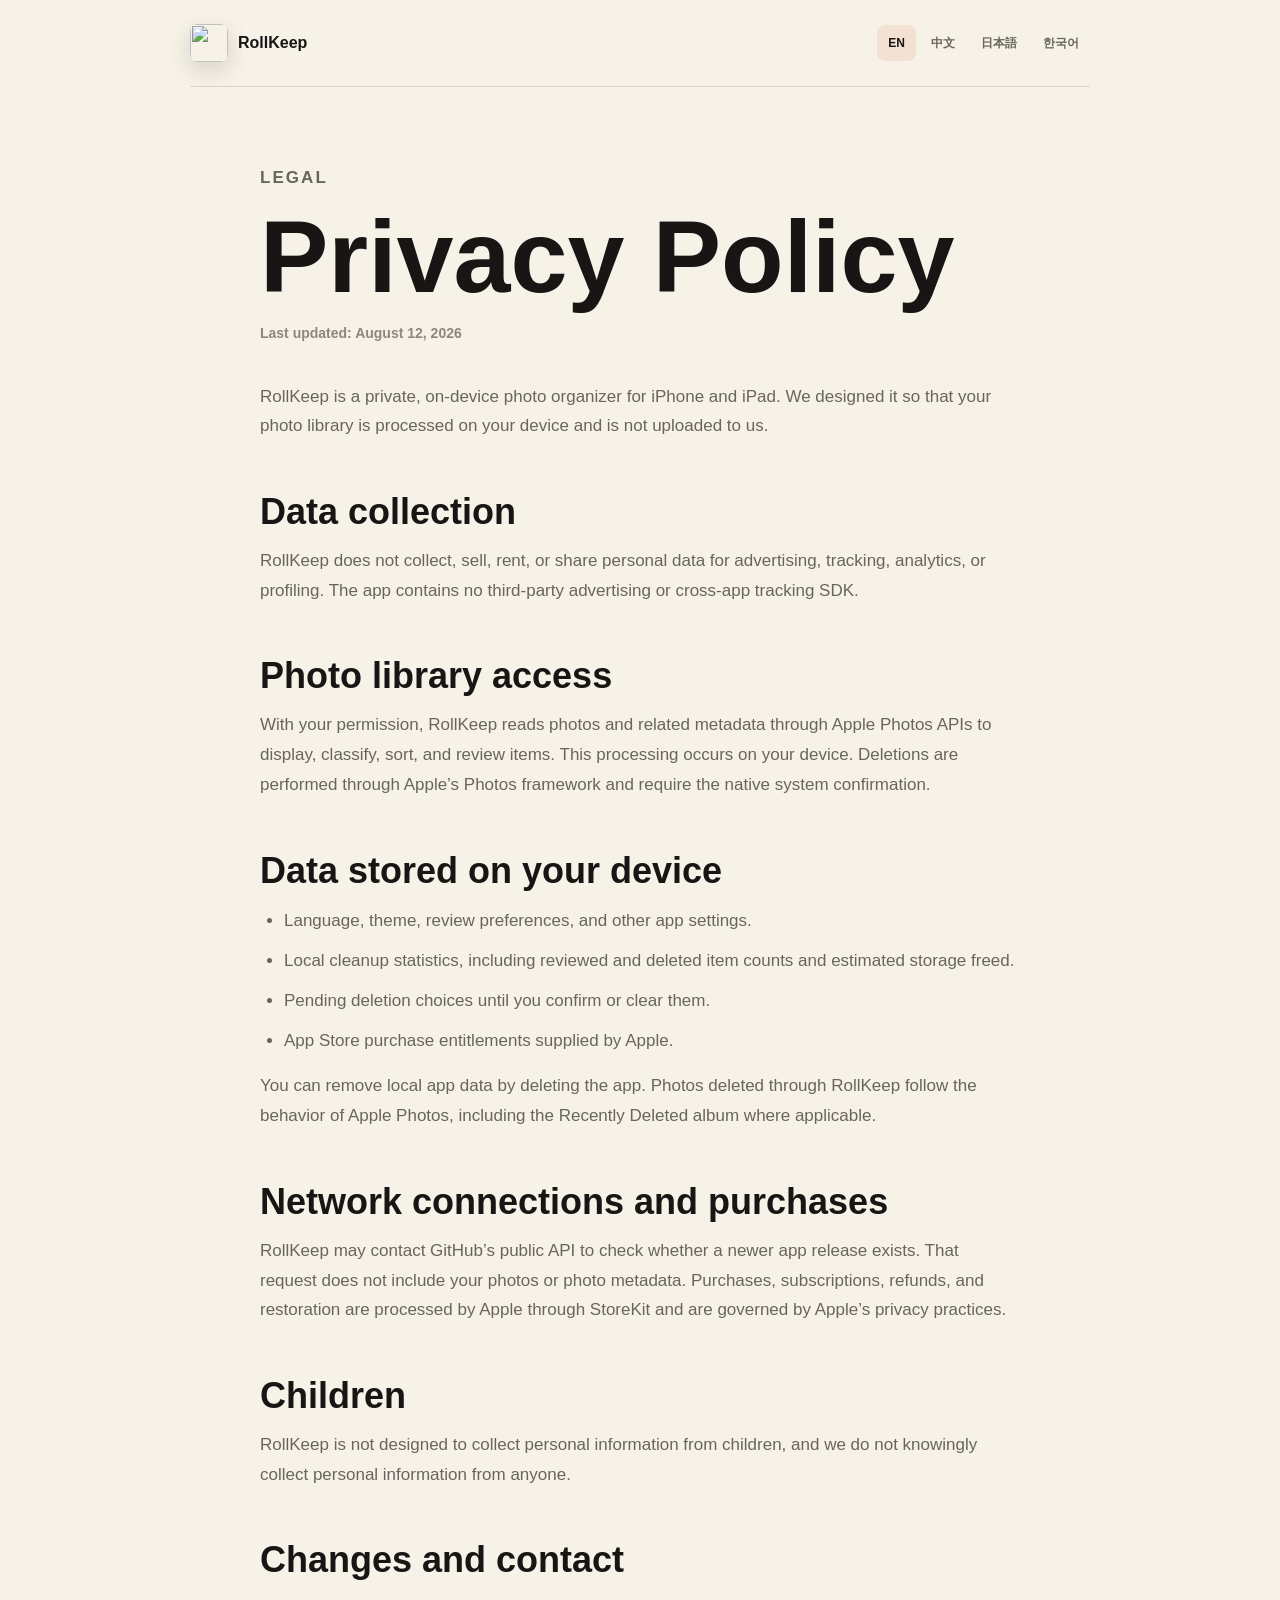
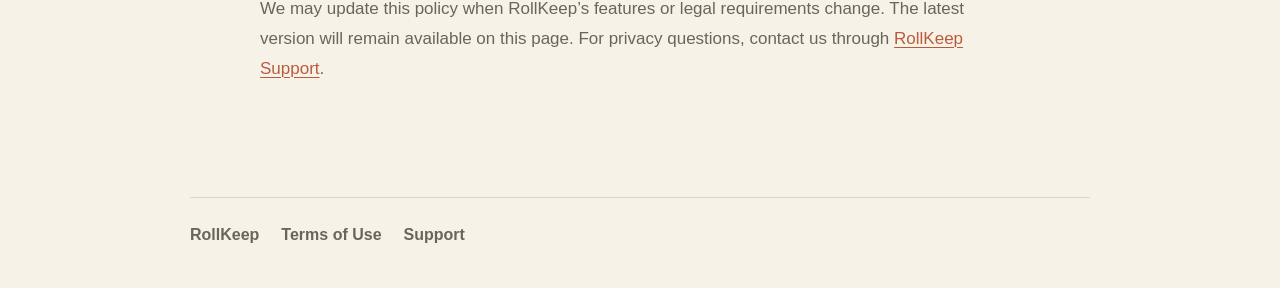
==== docs/privacy.html @ e3503cfe "Add localized RollKeep website and legal pages" ====
<!doctype html>
<html lang="en">
<head>
  <meta charset="utf-8">
  <meta name="viewport" content="width=device-width, initial-scale=1">
  <meta name="color-scheme" content="light">
  <title>RollKeep Privacy Policy</title>
  <meta name="description" content="RollKeep Privacy Policy in English, Simplified Chinese, Japanese, and Korean.">
  <link rel="icon" href="./icon.png">
  <link rel="stylesheet" href="./site.css">
</head>
<body class="legal-body">
  <header class="legal-header">
    <a class="brand" href="./index.html" aria-label="RollKeep home">
      <img src="./icon.png" alt="" width="38" height="38">
      <span>RollKeep</span>
    </a>
    <div class="language-switcher" aria-label="Language">
      <button type="button" data-lang="en">EN</button>
      <button type="button" data-lang="zh">中文</button>
      <button type="button" data-lang="ja">日本語</button>
      <button type="button" data-lang="ko">한국어</button>
    </div>
  </header>

  <main class="legal-page">
    <article data-legal-lang="en">
      <p class="eyebrow">Legal</p>
      <h1>Privacy Policy</h1>
      <p class="legal-updated">Last updated: August 12, 2026</p>
      <p>RollKeep is a private, on-device photo organizer for iPhone and iPad. We designed it so that your photo library is processed on your device and is not uploaded to us.</p>

      <h2>Data collection</h2>
      <p>RollKeep does not collect, sell, rent, or share personal data for advertising, tracking, analytics, or profiling. The app contains no third-party advertising or cross-app tracking SDK.</p>

      <h2>Photo library access</h2>
      <p>With your permission, RollKeep reads photos and related metadata through Apple Photos APIs to display, classify, sort, and review items. This processing occurs on your device. Deletions are performed through Apple’s Photos framework and require the native system confirmation.</p>

      <h2>Data stored on your device</h2>
      <ul>
        <li>Language, theme, review preferences, and other app settings.</li>
        <li>Local cleanup statistics, including reviewed and deleted item counts and estimated storage freed.</li>
        <li>Pending deletion choices until you confirm or clear them.</li>
        <li>App Store purchase entitlements supplied by Apple.</li>
      </ul>
      <p>You can remove local app data by deleting the app. Photos deleted through RollKeep follow the behavior of Apple Photos, including the Recently Deleted album where applicable.</p>

      <h2>Network connections and purchases</h2>
      <p>RollKeep may contact GitHub’s public API to check whether a newer app release exists. That request does not include your photos or photo metadata. Purchases, subscriptions, refunds, and restoration are processed by Apple through StoreKit and are governed by Apple’s privacy practices.</p>

      <h2>Children</h2>
      <p>RollKeep is not designed to collect personal information from children, and we do not knowingly collect personal information from anyone.</p>

      <h2>Changes and contact</h2>
      <p>We may update this policy when RollKeep’s features or legal requirements change. The latest version will remain available on this page. For privacy questions, contact us through <a href="https://github.com/ZanwingMak/PhotoCleaner-OpenSource/issues">RollKeep Support</a>.</p>
    </article>

    <article data-legal-lang="zh" hidden>
      <p class="eyebrow">法律信息</p>
      <h1>隐私政策</h1>
      <p class="legal-updated">最后更新：2026 年 8 月 12 日</p>
      <p>RollKeep 是一款适用于 iPhone 和 iPad 的本地照片整理工具。照片库分析在你的设备上完成，不会上传给我们。</p>

      <h2>数据收集</h2>
      <p>RollKeep 不会为了广告、跟踪、分析或用户画像而收集、出售、出租或共享个人数据。App 不包含第三方广告或跨 App 跟踪 SDK。</p>

      <h2>照片库访问</h2>
      <p>获得你的授权后，RollKeep 会通过 Apple Photos API 读取照片及相关元数据，用于展示、分类、排序和审核。这些处理均在设备本地进行。删除操作通过 Apple Photos 框架执行，并且必须经过 iOS 系统确认。</p>

      <h2>保存在设备上的数据</h2>
      <ul>
        <li>语言、主题、审核偏好和其他 App 设置。</li>
        <li>本地清理统计，包括已审核、已删除数量及预计释放空间。</li>
        <li>在你确认或清空前保存的待删除选择。</li>
        <li>由 Apple 提供的 App Store 购买权益状态。</li>
      </ul>
      <p>删除 App 可移除本地 App 数据。通过 RollKeep 删除的照片遵循 Apple Photos 的处理方式，包括在适用时进入“最近删除”相册。</p>

      <h2>网络连接与购买</h2>
      <p>RollKeep 可能访问 GitHub 公共 API 以检查是否存在新版本，该请求不会包含你的照片或照片元数据。购买、订阅、退款和恢复购买由 Apple 通过 StoreKit 处理，并受 Apple 隐私政策约束。</p>

      <h2>儿童隐私</h2>
      <p>RollKeep 不以收集儿童个人信息为目的，我们也不会主动收集任何人的个人信息。</p>

      <h2>政策变更与联系</h2>
      <p>当 RollKeep 功能或法律要求变化时，我们可能更新本政策，最新版本会持续发布在本页面。如有隐私问题，请通过 <a href="https://github.com/ZanwingMak/PhotoCleaner-OpenSource/issues">RollKeep 支持页面</a>联系我们。</p>
    </article>

    <article data-legal-lang="ja" hidden>
      <p class="eyebrow">法的情報</p>
      <h1>プライバシーポリシー</h1>
      <p class="legal-updated">最終更新日：2026年8月12日</p>
      <p>RollKeep は iPhone と iPad 向けの、端末内で動作する写真整理アプリです。写真ライブラリの処理は端末上で行われ、当方へアップロードされません。</p>

      <h2>データの収集</h2>
      <p>RollKeep は広告、トラッキング、分析、プロファイリングを目的として個人データを収集、販売、貸与、共有しません。第三者広告やクロスアプリトラッキング SDK も含みません。</p>

      <h2>写真ライブラリへのアクセス</h2>
      <p>許可を得た場合、RollKeep は Apple Photos API を使って写真と関連メタデータを読み取り、表示、分類、並べ替え、確認に使用します。処理は端末内で完結します。削除は Apple Photos フレームワークを通じて行われ、iOS 標準の確認が必要です。</p>

      <h2>端末に保存されるデータ</h2>
      <ul>
        <li>言語、テーマ、確認方法などのアプリ設定。</li>
        <li>確認・削除した項目数や推定解放容量などのローカル整理統計。</li>
        <li>確認または取り消しまで保持される削除予定の選択。</li>
        <li>Apple から提供される App Store 購入権利の状態。</li>
      </ul>
      <p>アプリを削除するとローカルのアプリデータを削除できます。RollKeep で削除した写真は、該当する場合「最近削除した項目」を含む Apple Photos の仕組みに従います。</p>

      <h2>ネットワーク接続と購入</h2>
      <p>RollKeep は新しいリリースを確認するため GitHub の公開 API に接続することがあります。この通信に写真や写真メタデータは含まれません。購入、サブスクリプション、返金、復元は Apple の StoreKit で処理され、Apple のプライバシー方針が適用されます。</p>

      <h2>子どものプライバシー</h2>
      <p>RollKeep は子どもの個人情報を収集するよう設計されておらず、当方はいかなる利用者からも個人情報を意図的に収集しません。</p>

      <h2>変更とお問い合わせ</h2>
      <p>機能や法的要件の変更に応じて本ポリシーを更新する場合があります。最新版はこのページで公開します。お問い合わせは <a href="https://github.com/ZanwingMak/PhotoCleaner-OpenSource/issues">RollKeep サポート</a>をご利用ください。</p>
    </article>

    <article data-legal-lang="ko" hidden>
      <p class="eyebrow">법적 정보</p>
      <h1>개인정보 처리방침</h1>
      <p class="legal-updated">최종 업데이트: 2026년 8월 12일</p>
      <p>RollKeep는 iPhone 및 iPad용 기기 내 사진 정리 앱입니다. 사진 보관함 처리는 사용자의 기기에서 수행되며 당사에 업로드되지 않습니다.</p>

      <h2>데이터 수집</h2>
      <p>RollKeep는 광고, 추적, 분석 또는 프로파일링을 위해 개인정보를 수집, 판매, 대여 또는 공유하지 않습니다. 타사 광고나 앱 간 추적 SDK도 포함하지 않습니다.</p>

      <h2>사진 보관함 접근</h2>
      <p>사용자가 허용하면 RollKeep는 Apple Photos API를 통해 사진 및 관련 메타데이터를 읽어 표시, 분류, 정렬 및 검토에 사용합니다. 모든 처리는 기기에서 이루어집니다. 삭제는 Apple Photos 프레임워크를 통해 수행되며 iOS 시스템 확인이 필요합니다.</p>

      <h2>기기에 저장되는 데이터</h2>
      <ul>
        <li>언어, 테마, 검토 환경설정 및 기타 앱 설정.</li>
        <li>검토 및 삭제 항목 수와 예상 확보 용량을 포함한 로컬 정리 통계.</li>
        <li>확인하거나 비울 때까지 유지되는 삭제 대기 선택.</li>
        <li>Apple이 제공하는 App Store 구매 권한 상태.</li>
      </ul>
      <p>앱을 삭제하면 로컬 앱 데이터를 제거할 수 있습니다. RollKeep에서 삭제한 사진은 해당되는 경우 ‘최근 삭제된 항목’을 포함한 Apple Photos 동작을 따릅니다.</p>

      <h2>네트워크 연결 및 구매</h2>
      <p>RollKeep는 새 릴리스 확인을 위해 GitHub 공개 API에 연결할 수 있습니다. 이 요청에는 사진이나 사진 메타데이터가 포함되지 않습니다. 구매, 구독, 환불 및 복원은 Apple StoreKit을 통해 처리되며 Apple의 개인정보 보호 관행이 적용됩니다.</p>

      <h2>아동 개인정보</h2>
      <p>RollKeep는 아동의 개인정보를 수집하도록 설계되지 않았으며, 당사는 누구의 개인정보도 의도적으로 수집하지 않습니다.</p>

      <h2>변경 및 문의</h2>
      <p>기능 또는 법적 요구사항이 변경되면 본 방침을 업데이트할 수 있습니다. 최신 버전은 이 페이지에 게시됩니다. 문의는 <a href="https://github.com/ZanwingMak/PhotoCleaner-OpenSource/issues">RollKeep 지원</a>을 이용해 주세요.</p>
    </article>
  </main>

  <footer class="legal-footer">
    <a href="./index.html">RollKeep</a>
    <a href="./terms.html">Terms of Use</a>
    <a href="https://github.com/ZanwingMak/PhotoCleaner-OpenSource/issues">Support</a>
  </footer>
  <script src="./legal.js"></script>
</body>
</html>
---- docs/site.css ----
:root {
  color-scheme: light;
  --ink: #171615;
  --muted: #69655e;
  --soft: #8e877c;
  --paper: #f7f2e8;
  --surface: #fffdf8;
  --line: rgba(23, 22, 21, 0.13);
  --accent: #d97957;
  --accent-strong: #b95c3d;
  --teal: #5f9a8e;
  --green: #7d8b58;
  --shadow: 0 24px 70px rgba(23, 22, 21, 0.16);
  font-family: Satoshi, Outfit, Geist, -apple-system, BlinkMacSystemFont, "Segoe UI", sans-serif;
}

* {
  box-sizing: border-box;
}

html {
  scroll-behavior: smooth;
}

body {
  margin: 0;
  min-width: 320px;
  color: var(--ink);
  background:
    linear-gradient(rgba(247, 242, 232, 0.92), rgba(247, 242, 232, 0.96)),
    url("./screenshots/01-home.png") center top / 520px auto fixed;
}

body::before {
  content: "";
  position: fixed;
  inset: 0;
  pointer-events: none;
  opacity: 0.22;
  background-image:
    linear-gradient(rgba(23, 22, 21, 0.045) 1px, transparent 1px),
    linear-gradient(90deg, rgba(23, 22, 21, 0.045) 1px, transparent 1px);
  background-size: 48px 48px;
  mask-image: linear-gradient(to bottom, black, transparent 70%);
}

a {
  color: inherit;
  text-decoration: none;
}

img {
  display: block;
  max-width: 100%;
}

.skip-link {
  position: fixed;
  z-index: 20;
  top: 12px;
  left: 12px;
  transform: translateY(-140%);
  padding: 10px 14px;
  background: var(--ink);
  color: var(--surface);
  border-radius: 8px;
}

.skip-link:focus {
  transform: translateY(0);
  outline: 3px solid var(--accent);
}

.site-header {
  position: fixed;
  z-index: 10;
  top: 16px;
  left: 50%;
  width: min(1180px, calc(100% - 32px));
  min-height: 64px;
  transform: translateX(-50%);
  display: grid;
  grid-template-columns: auto 1fr auto;
  align-items: center;
  gap: 18px;
  padding: 10px;
  border: 1px solid rgba(255, 255, 255, 0.62);
  border-radius: 8px;
  background: rgba(255, 253, 248, 0.82);
  backdrop-filter: blur(18px);
  box-shadow: 0 16px 50px rgba(23, 22, 21, 0.08), inset 0 1px 0 rgba(255, 255, 255, 0.72);
}

.brand {
  display: inline-grid;
  grid-template-columns: 38px auto;
  align-items: center;
  gap: 10px;
  font-weight: 800;
  letter-spacing: 0;
}

.brand img {
  border-radius: 8px;
  box-shadow: 0 8px 22px rgba(23, 22, 21, 0.14);
}

.nav-links {
  justify-self: center;
  display: flex;
  align-items: center;
  gap: 22px;
  color: var(--muted);
  font-size: 14px;
  font-weight: 700;
}

.nav-links a,
.site-footer a {
  transition: color 180ms ease, transform 180ms ease;
}

.nav-links a:hover,
.site-footer a:hover {
  color: var(--accent-strong);
}

.language-switcher {
  display: grid;
  grid-auto-flow: column;
  gap: 4px;
}

.language-switcher button {
  min-height: 36px;
  padding: 0 10px;
  border: 1px solid transparent;
  border-radius: 8px;
  color: var(--muted);
  background: transparent;
  font: inherit;
  font-size: 12px;
  font-weight: 800;
  cursor: pointer;
  transition: background 180ms ease, color 180ms ease, transform 180ms ease;
}

.language-switcher button:hover,
.language-switcher button.is-active {
  color: var(--ink);
  background: rgba(217, 121, 87, 0.14);
}

.language-switcher button:active,
.button:active {
  transform: scale(0.98);
}

.hero-section {
  position: relative;
  min-height: 92dvh;
  display: grid;
  align-items: end;
  overflow: hidden;
  padding: 140px max(24px, calc((100vw - 1180px) / 2)) 72px;
  isolation: isolate;
}

.hero-section::after {
  content: "";
  position: absolute;
  inset: auto 0 0;
  height: 38%;
  z-index: -1;
  background: linear-gradient(to top, rgba(247, 242, 232, 0.96), transparent);
}

.hero-content {
  width: min(760px, 100%);
}

.hero-media {
  position: absolute;
  inset: 0;
  z-index: -2;
  overflow: hidden;
}

.hero-media::before {
  content: "";
  position: absolute;
  inset: 0;
  background: rgba(247, 242, 232, 0.62);
}

.hero-shot {
  position: absolute;
  width: min(32vw, 340px);
  min-width: 210px;
  border-radius: 36px;
  box-shadow: var(--shadow);
  border: 1px solid rgba(255, 255, 255, 0.55);
}

.hero-shot-main {
  right: max(28px, calc((100vw - 1180px) / 2));
  top: 118px;
  transform: rotate(4deg);
}

.hero-shot-side {
  right: max(240px, calc((100vw - 900px) / 2));
  top: 226px;
  opacity: 0.82;
  transform: rotate(-7deg) scale(0.9);
}

.hero-shot-small {
  right: max(56px, calc((100vw - 1140px) / 2));
  bottom: -62px;
  opacity: 0.78;
  transform: rotate(-3deg) scale(0.82);
}

.eyebrow {
  margin: 0 0 16px;
  color: var(--accent-strong);
  font-size: 13px;
  font-weight: 900;
  letter-spacing: 0.12em;
  text-transform: uppercase;
}

h1,
h2,
h3,
p {
  margin-top: 0;
}

h1 {
  max-width: 780px;
  margin-bottom: 20px;
  font-size: clamp(3.1rem, 8.2vw, 8.2rem);
  line-height: 0.88;
  letter-spacing: 0;
}

h2 {
  max-width: 850px;
  margin-bottom: 18px;
  font-size: clamp(2.2rem, 5vw, 5.4rem);
  line-height: 0.98;
  letter-spacing: 0;
}

h3 {
  margin-bottom: 10px;
  font-size: clamp(1.2rem, 2vw, 1.65rem);
  line-height: 1.05;
  letter-spacing: 0;
}

.hero-copy,
.section-heading p,
.download-copy p,
.privacy-copy p,
.feature-card p {
  max-width: 65ch;
  color: var(--muted);
  font-size: 17px;
  line-height: 1.72;
}

.hero-actions,
.download-actions {
  display: flex;
  flex-wrap: wrap;
  gap: 12px;
  margin-top: 30px;
}

.button {
  display: inline-grid;
  place-items: center;
  min-height: 48px;
  padding: 0 18px;
  border-radius: 8px;
  font-weight: 900;
  transition: transform 180ms ease, background 180ms ease, color 180ms ease, border-color 180ms ease;
}

.button-primary {
  color: #fffdf8;
  background: var(--ink);
  border: 1px solid var(--ink);
}

.button-primary:hover {
  background: var(--accent-strong);
  border-color: var(--accent-strong);
}

.button-ghost {
  color: var(--ink);
  background: rgba(255, 253, 248, 0.76);
  border: 1px solid var(--line);
}

.button-ghost:hover {
  border-color: rgba(185, 92, 61, 0.45);
}

.hero-facts {
  display: grid;
  grid-template-columns: repeat(3, minmax(0, 1fr));
  gap: 12px;
  max-width: 620px;
  margin: 40px 0 0;
}

.hero-facts div {
  padding-top: 14px;
  border-top: 1px solid var(--line);
}

.hero-facts dt {
  font-size: 28px;
  font-weight: 950;
}

.hero-facts dd {
  margin: 4px 0 0;
  color: var(--muted);
  font-size: 13px;
  font-weight: 800;
}

.strip-section {
  width: min(1180px, calc(100% - 48px));
  margin: 0 auto;
  display: grid;
  grid-template-columns: repeat(4, minmax(0, 1fr));
  border-top: 1px solid var(--line);
  border-bottom: 1px solid var(--line);
}

.strip-section p {
  margin: 0;
  padding: 22px 10px;
  color: var(--muted);
  font-weight: 900;
  text-align: center;
}

.strip-section p + p {
  border-left: 1px solid var(--line);
}

.section {
  width: min(1180px, calc(100% - 48px));
  margin: 0 auto;
  padding: 104px 0;
}

.section-heading {
  display: grid;
  grid-template-columns: minmax(0, 0.9fr) minmax(280px, 0.55fr);
  gap: 48px;
  align-items: end;
  margin-bottom: 42px;
}

.section-heading .eyebrow {
  grid-column: 1 / -1;
  margin-bottom: -24px;
}

.feature-grid {
  display: grid;
  grid-template-columns: 1.1fr 0.85fr 0.95fr;
  grid-auto-rows: minmax(220px, auto);
  gap: 14px;
}

.feature-card {
  min-height: 220px;
  padding: 26px;
  border: 1px solid rgba(23, 22, 21, 0.12);
  border-radius: 8px;
  background: rgba(255, 253, 248, 0.82);
  box-shadow: 0 18px 50px rgba(23, 22, 21, 0.08);
  transform-style: preserve-3d;
}

.feature-card-wide {
  grid-column: span 2;
  background: #171615;
  color: #fffdf8;
}

.feature-card-wide p {
  color: rgba(255, 253, 248, 0.72);
}

.feature-card-tall {
  min-height: 454px;
  background: rgba(95, 154, 142, 0.16);
}

.line-icon {
  display: grid;
  place-items: center;
  width: 42px;
  height: 42px;
  margin-bottom: 48px;
  color: var(--accent-strong);
  border: 1px solid currentColor;
  border-radius: 8px;
}

.feature-card-wide .line-icon {
  color: var(--accent);
}

.line-icon svg {
  width: 24px;
  height: 24px;
  fill: none;
  stroke: currentColor;
  stroke-width: 1.8;
  stroke-linecap: round;
  stroke-linejoin: round;
}

.showcase-section {
  width: 100%;
  padding-left: max(24px, calc((100vw - 1180px) / 2));
  padding-right: 0;
  overflow: hidden;
}

.showcase-section .section-heading {
  width: min(1180px, calc(100vw - 48px));
}

.showcase-grid {
  display: grid;
  grid-template-columns: repeat(3, minmax(240px, 360px));
  gap: 18px;
  overflow-x: auto;
  padding: 4px max(24px, calc((100vw - 1180px) / 2)) 24px 0;
  scroll-snap-type: x mandatory;
}

.phone-frame {
  margin: 0;
  scroll-snap-align: start;
}

.phone-frame img {
  width: 100%;
  border-radius: 34px;
  border: 1px solid rgba(255, 255, 255, 0.72);
  box-shadow: var(--shadow);
}

.phone-frame figcaption {
  margin-top: 12px;
  color: var(--muted);
  font-size: 14px;
  font-weight: 850;
}

.privacy-section {
  display: grid;
  grid-template-columns: minmax(0, 0.8fr) minmax(280px, 0.65fr);
  gap: 56px;
  align-items: start;
  border-top: 1px solid var(--line);
  border-bottom: 1px solid var(--line);
}

.privacy-copy ul {
  display: grid;
  gap: 10px;
  margin: 24px 0 0;
  padding: 0;
  list-style: none;
}

.privacy-copy li {
  position: relative;
  padding: 14px 14px 14px 42px;
  border: 1px solid var(--line);
  border-radius: 8px;
  background: rgba(255, 253, 248, 0.7);
  font-weight: 850;
}

.privacy-copy li::before {
  content: "";
  position: absolute;
  left: 16px;
  top: 50%;
  width: 10px;
  height: 10px;
  transform: translateY(-50%);
  background: var(--green);
  border-radius: 50%;
}

.download-section {
  display: grid;
  grid-template-columns: minmax(0, 0.85fr) auto;
  gap: 40px;
  align-items: center;
}

.site-footer {
  width: min(1180px, calc(100% - 48px));
  margin: 0 auto;
  padding: 40px 0 48px;
  display: flex;
  justify-content: space-between;
  gap: 20px;
  color: var(--muted);
  border-top: 1px solid var(--line);
}

.site-footer p {
  margin: 0;
}

.site-footer div {
  display: flex;
  gap: 18px;
  font-weight: 850;
}

.legal-body {
  min-height: 100dvh;
  background: var(--paper);
}

.legal-header {
  width: min(900px, calc(100% - 48px));
  margin: 0 auto;
  padding: 24px 0;
  display: flex;
  align-items: center;
  justify-content: space-between;
  gap: 24px;
  border-bottom: 1px solid var(--line);
}

.legal-page {
  width: min(760px, calc(100% - 48px));
  min-height: 70dvh;
  margin: 0 auto;
  padding: 76px 0 96px;
}

.legal-page article[hidden] {
  display: none;
}

.legal-page h1 {
  max-width: none;
  margin-bottom: 16px;
  font-size: clamp(3rem, 8vw, 6.8rem);
  line-height: 0.94;
}

.legal-page h2 {
  margin: 52px 0 14px;
  font-size: clamp(1.5rem, 4vw, 2.25rem);
  line-height: 1.08;
}

.legal-page p,
.legal-page li {
  color: var(--muted);
  font-size: 17px;
  line-height: 1.75;
}

.legal-page a {
  color: var(--accent-strong);
  text-decoration: underline;
  text-decoration-thickness: 1px;
  text-underline-offset: 3px;
}

.legal-page ul {
  display: grid;
  gap: 10px;
  padding-left: 24px;
}

.legal-updated {
  margin-bottom: 36px;
  color: var(--soft) !important;
  font-size: 14px !important;
  font-weight: 800;
}

.legal-footer {
  width: min(900px, calc(100% - 48px));
  margin: 0 auto;
  padding: 28px 0 44px;
  display: flex;
  flex-wrap: wrap;
  gap: 22px;
  color: var(--muted);
  border-top: 1px solid var(--line);
  font-weight: 850;
}

.reveal {
  opacity: 0;
  transform: translateY(22px);
  transition: opacity 700ms cubic-bezier(0.16, 1, 0.3, 1), transform 700ms cubic-bezier(0.16, 1, 0.3, 1);
}

.reveal.is-visible {
  opacity: 1;
  transform: translateY(0);
}

@media (prefers-reduced-motion: reduce) {
  *,
  *::before,
  *::after {
    scroll-behavior: auto !important;
    animation-duration: 0.01ms !important;
    animation-iteration-count: 1 !important;
    transition-duration: 0.01ms !important;
  }

  .reveal {
    opacity: 1;
    transform: none;
  }
}

@media (max-width: 920px) {
  .site-header {
    grid-template-columns: 1fr auto;
  }

  .nav-links {
    display: none;
  }

  .hero-section {
    min-height: 88dvh;
    padding-top: 118px;
  }

  .hero-shot {
    opacity: 0.34;
  }

  .hero-shot-main {
    right: -48px;
    top: 116px;
  }

  .hero-shot-side,
  .hero-shot-small {
    display: none;
  }

  .section-heading,
  .privacy-section,
  .download-section {
    grid-template-columns: 1fr;
  }

  .section-heading .eyebrow {
    margin-bottom: 0;
  }

  .feature-grid {
    grid-template-columns: 1fr 1fr;
  }

  .feature-card-wide,
  .feature-card-tall {
    grid-column: span 1;
    min-height: 240px;
  }
}

@media (max-width: 640px) {
  .site-header {
    top: 8px;
    width: calc(100% - 16px);
    grid-template-columns: 1fr;
    gap: 10px;
  }

  .language-switcher {
    grid-template-columns: repeat(4, minmax(0, 1fr));
    grid-auto-flow: row;
  }

  .hero-section {
    padding: 154px 20px 56px;
  }

  h1 {
    font-size: clamp(3rem, 17vw, 5rem);
  }

  h2 {
    font-size: clamp(2.1rem, 12vw, 3.6rem);
  }

  .hero-facts,
  .strip-section,
  .feature-grid {
    grid-template-columns: 1fr;
  }

  .strip-section p + p {
    border-left: 0;
    border-top: 1px solid var(--line);
  }

  .section,
  .strip-section,
  .site-footer {
    width: calc(100% - 40px);
  }

  .section {
    padding: 76px 0;
  }

  .feature-card {
    min-height: 220px;
    padding: 22px;
  }

  .site-footer {
    display: grid;
  }

  .site-footer div {
    flex-wrap: wrap;
  }

  .legal-header {
    align-items: flex-start;
    flex-direction: column;
  }

  .legal-header .language-switcher {
    width: 100%;
  }

  .legal-page {
    width: calc(100% - 40px);
    padding: 56px 0 72px;
  }
}
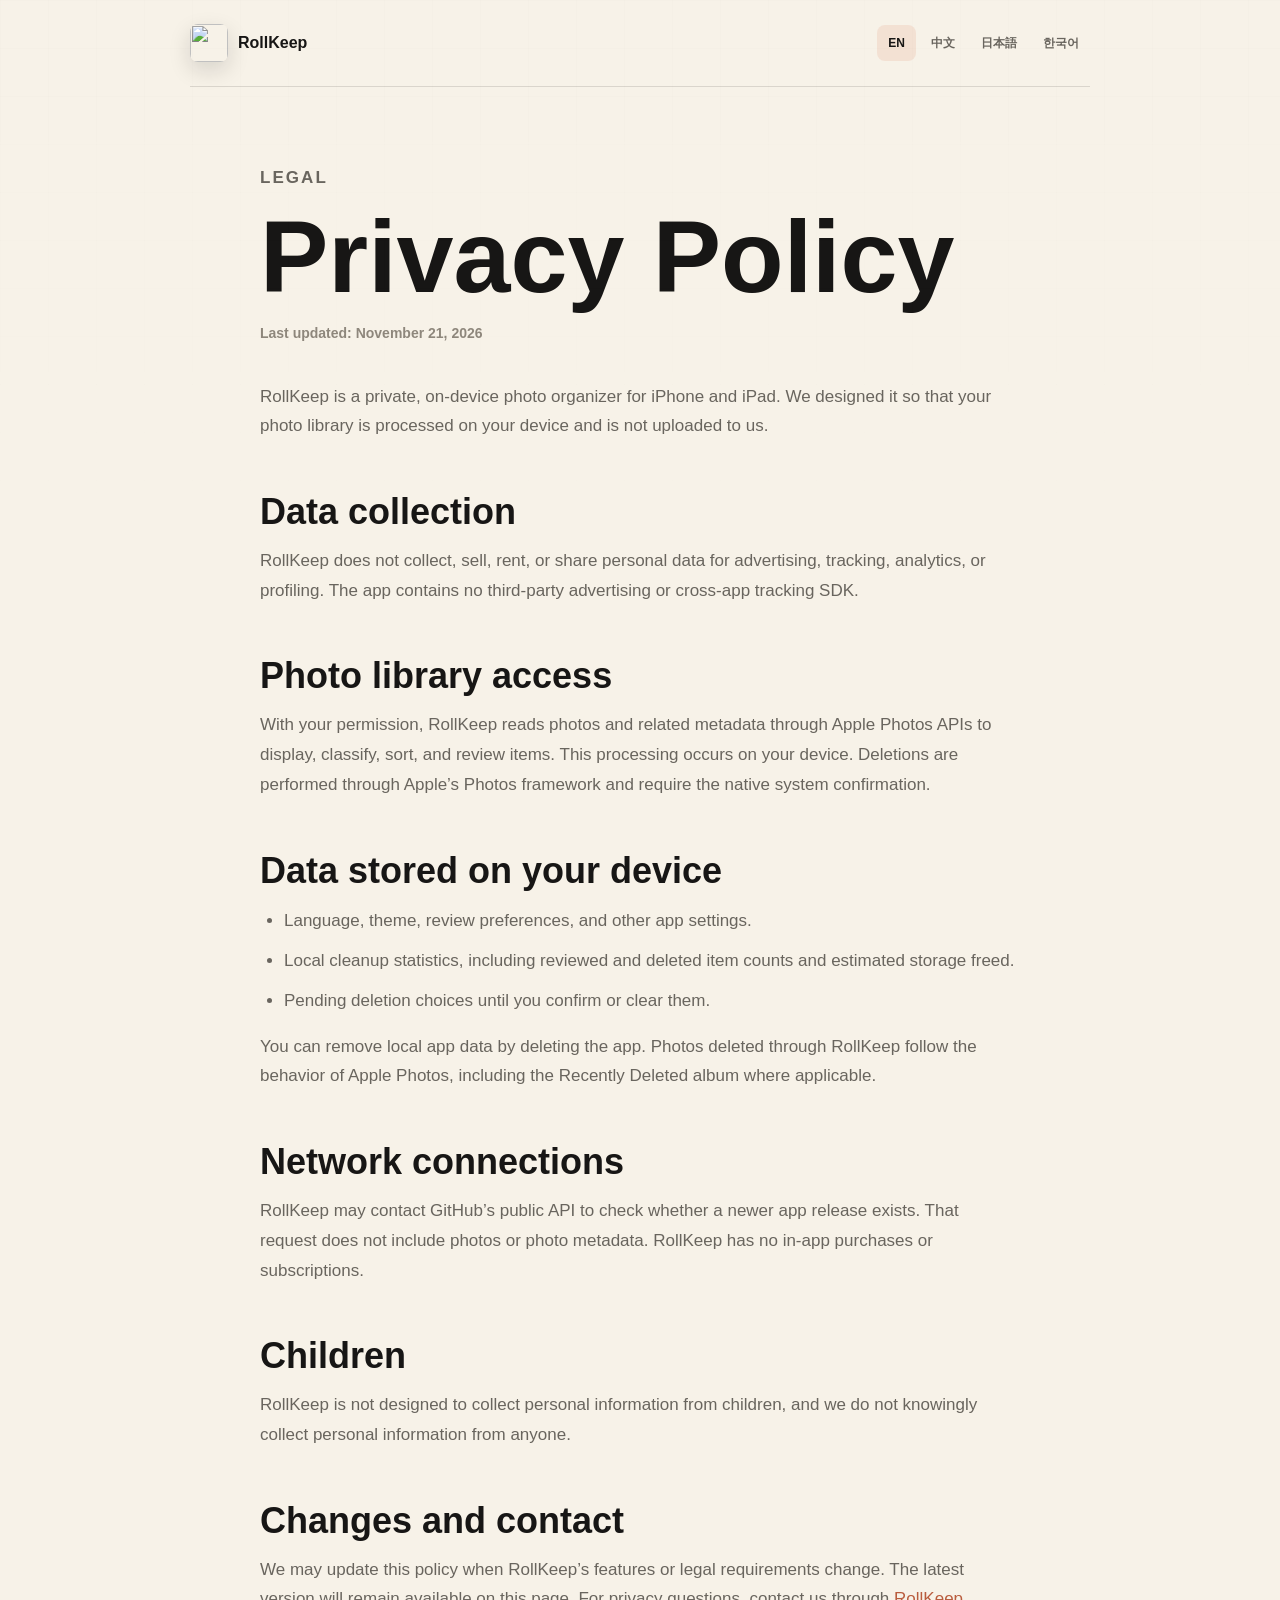
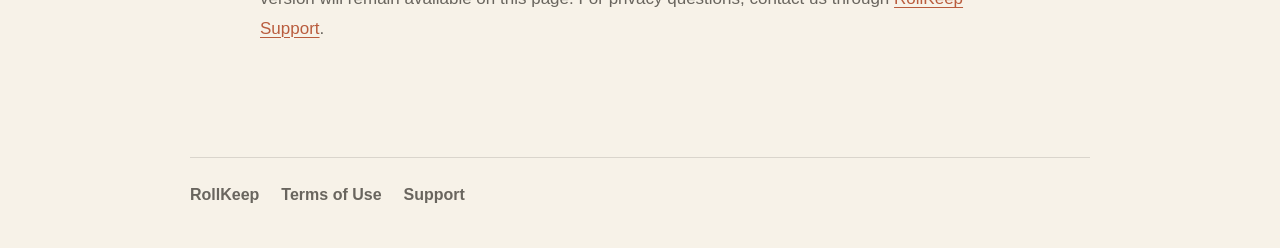
==== commit 70d52498: "Unify free open-source app, website, and repository links" ====
--- a/docs/privacy.html
+++ b/docs/privacy.html
@@ -6,8 +6,9 @@
   <meta name="color-scheme" content="light">
   <title>RollKeep Privacy Policy</title>
   <meta name="description" content="RollKeep Privacy Policy in English, Simplified Chinese, Japanese, and Korean.">
+  <link rel="canonical" href="https://zanwingmak.github.io/PhotoCleaner/privacy.html">
   <link rel="icon" href="./icon.png">
-  <link rel="stylesheet" href="./site.css">
+  <link rel="stylesheet" href="./site.css?v=20261121">
 </head>
 <body class="legal-body">
   <header class="legal-header">
@@ -27,7 +28,7 @@
     <article data-legal-lang="en">
       <p class="eyebrow">Legal</p>
       <h1>Privacy Policy</h1>
-      <p class="legal-updated">Last updated: August 12, 2026</p>
+      <p class="legal-updated">Last updated: November 21, 2026</p>
       <p>RollKeep is a private, on-device photo organizer for iPhone and iPad. We designed it so that your photo library is processed on your device and is not uploaded to us.</p>
 
       <h2>Data collection</h2>
@@ -41,24 +42,23 @@
         <li>Language, theme, review preferences, and other app settings.</li>
         <li>Local cleanup statistics, including reviewed and deleted item counts and estimated storage freed.</li>
         <li>Pending deletion choices until you confirm or clear them.</li>
-        <li>App Store purchase entitlements supplied by Apple.</li>
       </ul>
       <p>You can remove local app data by deleting the app. Photos deleted through RollKeep follow the behavior of Apple Photos, including the Recently Deleted album where applicable.</p>
 
-      <h2>Network connections and purchases</h2>
-      <p>RollKeep may contact GitHub’s public API to check whether a newer app release exists. That request does not include your photos or photo metadata. Purchases, subscriptions, refunds, and restoration are processed by Apple through StoreKit and are governed by Apple’s privacy practices.</p>
+      <h2>Network connections</h2>
+      <p>RollKeep may contact GitHub’s public API to check whether a newer app release exists. That request does not include photos or photo metadata. RollKeep has no in-app purchases or subscriptions.</p>
 
       <h2>Children</h2>
       <p>RollKeep is not designed to collect personal information from children, and we do not knowingly collect personal information from anyone.</p>
 
       <h2>Changes and contact</h2>
-      <p>We may update this policy when RollKeep’s features or legal requirements change. The latest version will remain available on this page. For privacy questions, contact us through <a href="https://github.com/ZanwingMak/PhotoCleaner-OpenSource/issues">RollKeep Support</a>.</p>
+      <p>We may update this policy when RollKeep’s features or legal requirements change. The latest version will remain available on this page. For privacy questions, contact us through <a href="https://github.com/ZanwingMak/PhotoCleaner/issues">RollKeep Support</a>.</p>
     </article>
 
     <article data-legal-lang="zh" hidden>
       <p class="eyebrow">法律信息</p>
       <h1>隐私政策</h1>
-      <p class="legal-updated">最后更新：2026 年 8 月 12 日</p>
+      <p class="legal-updated">最后更新：2026 年 11 月 21 日</p>
       <p>RollKeep 是一款适用于 iPhone 和 iPad 的本地照片整理工具。照片库分析在你的设备上完成，不会上传给我们。</p>
 
       <h2>数据收集</h2>
@@ -72,24 +72,23 @@
         <li>语言、主题、审核偏好和其他 App 设置。</li>
         <li>本地清理统计，包括已审核、已删除数量及预计释放空间。</li>
         <li>在你确认或清空前保存的待删除选择。</li>
-        <li>由 Apple 提供的 App Store 购买权益状态。</li>
       </ul>
       <p>删除 App 可移除本地 App 数据。通过 RollKeep 删除的照片遵循 Apple Photos 的处理方式，包括在适用时进入“最近删除”相册。</p>
 
-      <h2>网络连接与购买</h2>
-      <p>RollKeep 可能访问 GitHub 公共 API 以检查是否存在新版本，该请求不会包含你的照片或照片元数据。购买、订阅、退款和恢复购买由 Apple 通过 StoreKit 处理，并受 Apple 隐私政策约束。</p>
+      <h2>网络连接</h2>
+      <p>RollKeep 可能访问 GitHub 公共 API 检查新版本，请求不会包含照片或照片元数据。RollKeep 不包含内购或订阅。</p>
 
       <h2>儿童隐私</h2>
       <p>RollKeep 不以收集儿童个人信息为目的，我们也不会主动收集任何人的个人信息。</p>
 
       <h2>政策变更与联系</h2>
-      <p>当 RollKeep 功能或法律要求变化时，我们可能更新本政策，最新版本会持续发布在本页面。如有隐私问题，请通过 <a href="https://github.com/ZanwingMak/PhotoCleaner-OpenSource/issues">RollKeep 支持页面</a>联系我们。</p>
+      <p>当 RollKeep 功能或法律要求变化时，我们可能更新本政策，最新版本会持续发布在本页面。如有隐私问题，请通过 <a href="https://github.com/ZanwingMak/PhotoCleaner/issues">RollKeep 支持页面</a>联系我们。</p>
     </article>
 
     <article data-legal-lang="ja" hidden>
       <p class="eyebrow">法的情報</p>
       <h1>プライバシーポリシー</h1>
-      <p class="legal-updated">最終更新日：2026年8月12日</p>
+      <p class="legal-updated">最終更新日：2026年11月21日</p>
       <p>RollKeep は iPhone と iPad 向けの、端末内で動作する写真整理アプリです。写真ライブラリの処理は端末上で行われ、当方へアップロードされません。</p>
 
       <h2>データの収集</h2>
@@ -103,24 +102,23 @@
         <li>言語、テーマ、確認方法などのアプリ設定。</li>
         <li>確認・削除した項目数や推定解放容量などのローカル整理統計。</li>
         <li>確認または取り消しまで保持される削除予定の選択。</li>
-        <li>Apple から提供される App Store 購入権利の状態。</li>
       </ul>
       <p>アプリを削除するとローカルのアプリデータを削除できます。RollKeep で削除した写真は、該当する場合「最近削除した項目」を含む Apple Photos の仕組みに従います。</p>
 
-      <h2>ネットワーク接続と購入</h2>
-      <p>RollKeep は新しいリリースを確認するため GitHub の公開 API に接続することがあります。この通信に写真や写真メタデータは含まれません。購入、サブスクリプション、返金、復元は Apple の StoreKit で処理され、Apple のプライバシー方針が適用されます。</p>
+      <h2>ネットワーク接続</h2>
+      <p>RollKeep は更新確認のため GitHub の公開 API に接続する場合があります。通信に写真や写真メタデータは含まれません。アプリ内課金やサブスクリプションはありません。</p>
 
       <h2>子どものプライバシー</h2>
       <p>RollKeep は子どもの個人情報を収集するよう設計されておらず、当方はいかなる利用者からも個人情報を意図的に収集しません。</p>
 
       <h2>変更とお問い合わせ</h2>
-      <p>機能や法的要件の変更に応じて本ポリシーを更新する場合があります。最新版はこのページで公開します。お問い合わせは <a href="https://github.com/ZanwingMak/PhotoCleaner-OpenSource/issues">RollKeep サポート</a>をご利用ください。</p>
+      <p>機能や法的要件の変更に応じて本ポリシーを更新する場合があります。最新版はこのページで公開します。お問い合わせは <a href="https://github.com/ZanwingMak/PhotoCleaner/issues">RollKeep サポート</a>をご利用ください。</p>
     </article>
 
     <article data-legal-lang="ko" hidden>
       <p class="eyebrow">법적 정보</p>
       <h1>개인정보 처리방침</h1>
-      <p class="legal-updated">최종 업데이트: 2026년 8월 12일</p>
+      <p class="legal-updated">최종 업데이트: 2026년 11월 21일</p>
       <p>RollKeep는 iPhone 및 iPad용 기기 내 사진 정리 앱입니다. 사진 보관함 처리는 사용자의 기기에서 수행되며 당사에 업로드되지 않습니다.</p>
 
       <h2>데이터 수집</h2>
@@ -134,26 +132,25 @@
         <li>언어, 테마, 검토 환경설정 및 기타 앱 설정.</li>
         <li>검토 및 삭제 항목 수와 예상 확보 용량을 포함한 로컬 정리 통계.</li>
         <li>확인하거나 비울 때까지 유지되는 삭제 대기 선택.</li>
-        <li>Apple이 제공하는 App Store 구매 권한 상태.</li>
       </ul>
       <p>앱을 삭제하면 로컬 앱 데이터를 제거할 수 있습니다. RollKeep에서 삭제한 사진은 해당되는 경우 ‘최근 삭제된 항목’을 포함한 Apple Photos 동작을 따릅니다.</p>
 
-      <h2>네트워크 연결 및 구매</h2>
-      <p>RollKeep는 새 릴리스 확인을 위해 GitHub 공개 API에 연결할 수 있습니다. 이 요청에는 사진이나 사진 메타데이터가 포함되지 않습니다. 구매, 구독, 환불 및 복원은 Apple StoreKit을 통해 처리되며 Apple의 개인정보 보호 관행이 적용됩니다.</p>
+      <h2>네트워크 연결</h2>
+      <p>RollKeep는 업데이트 확인을 위해 GitHub 공개 API에 연결할 수 있습니다. 이 요청에는 사진이나 사진 메타데이터가 포함되지 않습니다. 앱 내 구매나 구독은 없습니다.</p>
 
       <h2>아동 개인정보</h2>
       <p>RollKeep는 아동의 개인정보를 수집하도록 설계되지 않았으며, 당사는 누구의 개인정보도 의도적으로 수집하지 않습니다.</p>
 
       <h2>변경 및 문의</h2>
-      <p>기능 또는 법적 요구사항이 변경되면 본 방침을 업데이트할 수 있습니다. 최신 버전은 이 페이지에 게시됩니다. 문의는 <a href="https://github.com/ZanwingMak/PhotoCleaner-OpenSource/issues">RollKeep 지원</a>을 이용해 주세요.</p>
+      <p>기능 또는 법적 요구사항이 변경되면 본 방침을 업데이트할 수 있습니다. 최신 버전은 이 페이지에 게시됩니다. 문의는 <a href="https://github.com/ZanwingMak/PhotoCleaner/issues">RollKeep 지원</a>을 이용해 주세요.</p>
     </article>
   </main>
 
   <footer class="legal-footer">
     <a href="./index.html">RollKeep</a>
     <a href="./terms.html">Terms of Use</a>
-    <a href="https://github.com/ZanwingMak/PhotoCleaner-OpenSource/issues">Support</a>
+    <a href="https://github.com/ZanwingMak/PhotoCleaner/issues">Support</a>
   </footer>
-  <script src="./legal.js"></script>
+  <script src="./legal.js?v=20261121"></script>
 </body>
 </html>
--- a/docs/site.css
+++ b/docs/site.css
@@ -26,9 +26,7 @@
   margin: 0;
   min-width: 320px;
   color: var(--ink);
-  background:
-    linear-gradient(rgba(247, 242, 232, 0.92), rgba(247, 242, 232, 0.96)),
-    url("./screenshots/01-home.png") center top / 520px auto fixed;
+  background: var(--paper);
 }
 
 body::before {
@@ -176,7 +174,7 @@
 }
 
 .hero-content {
-  width: min(760px, 100%);
+  width: min(660px, 57%);
 }
 
 .hero-media {
@@ -241,8 +239,8 @@
 h1 {
   max-width: 780px;
   margin-bottom: 20px;
-  font-size: clamp(3.1rem, 8.2vw, 8.2rem);
-  line-height: 0.88;
+  font-size: clamp(3.1rem, 6vw, 6rem);
+  line-height: 1.05;
   letter-spacing: 0;
 }
 
@@ -645,6 +643,10 @@
 }
 
 @media (max-width: 920px) {
+  .hero-content {
+    width: 100%;
+  }
+
   .site-header {
     grid-template-columns: 1fr auto;
   }
@@ -711,7 +713,11 @@
   }
 
   h1 {
-    font-size: clamp(3rem, 17vw, 5rem);
+    font-size: clamp(2.4rem, 11vw, 3.2rem);
+  }
+
+  .hero-media {
+    opacity: 0.14;
   }
 
   h2 {
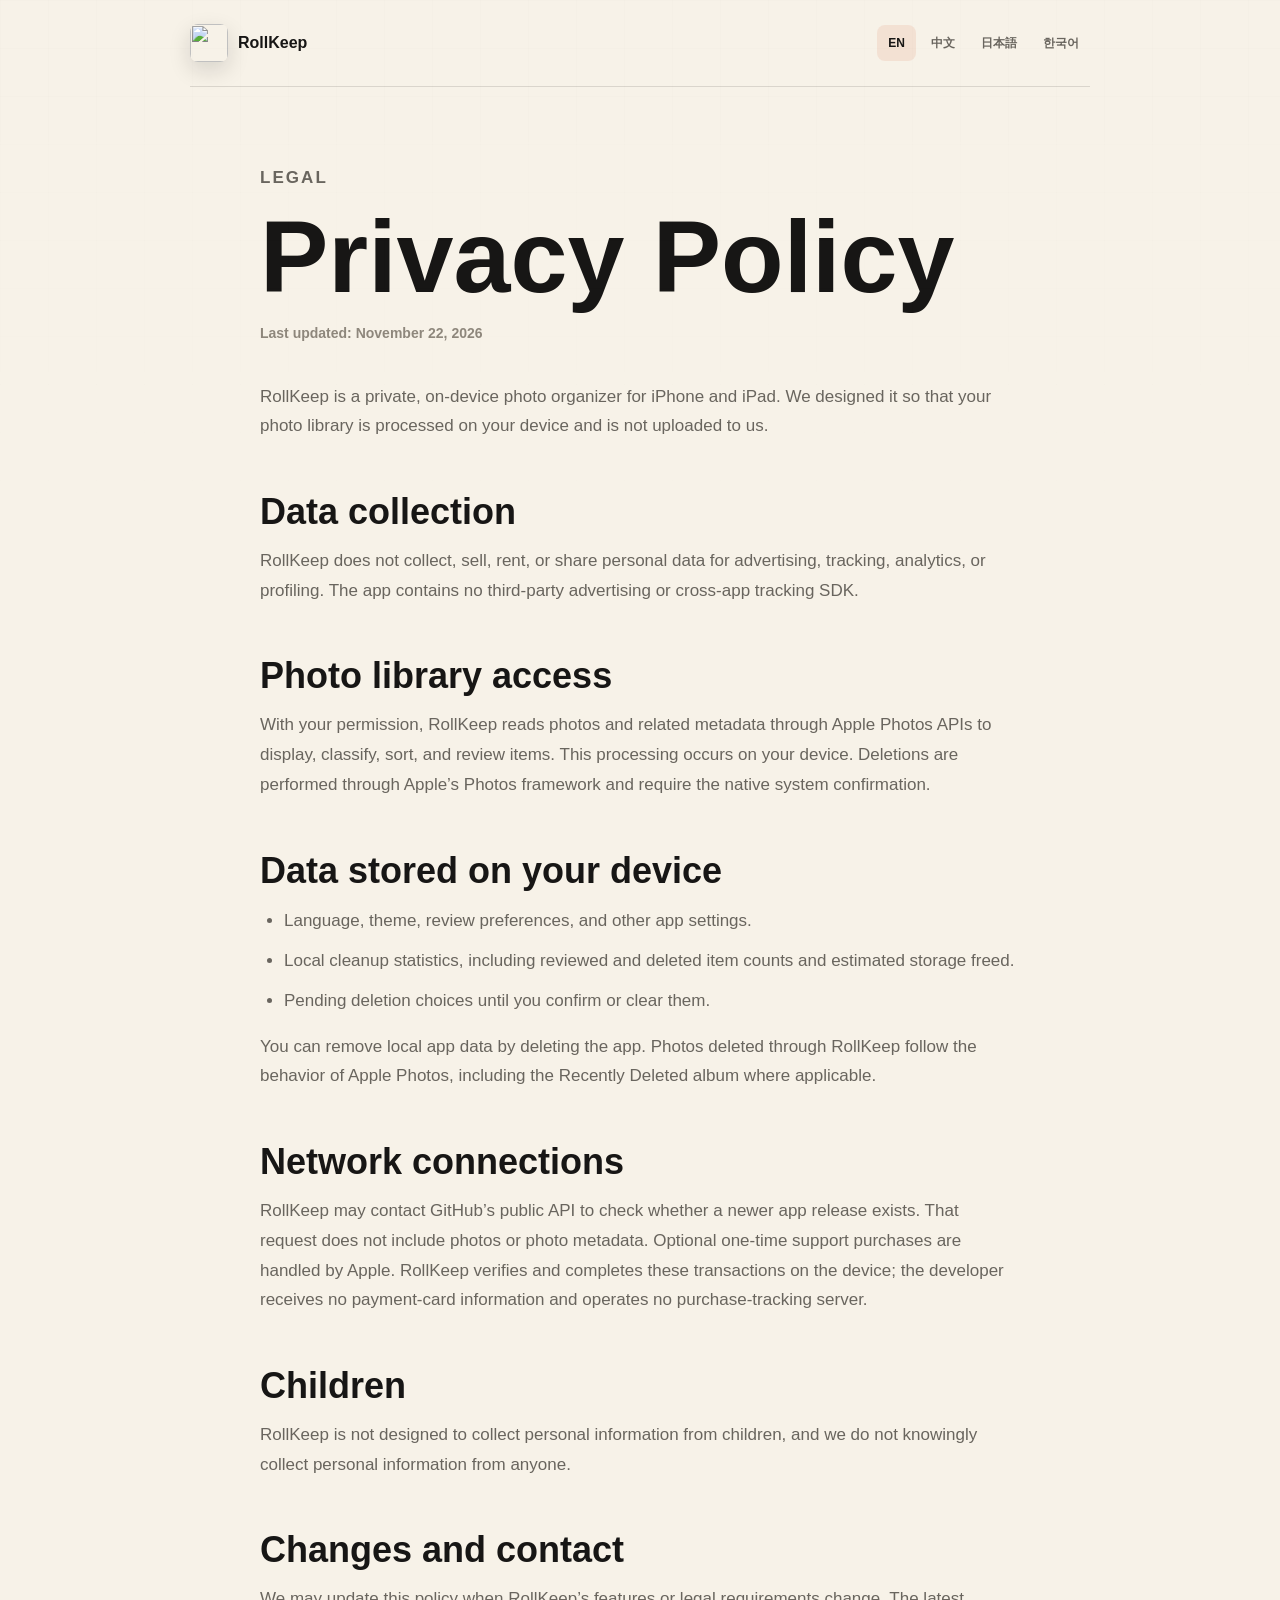
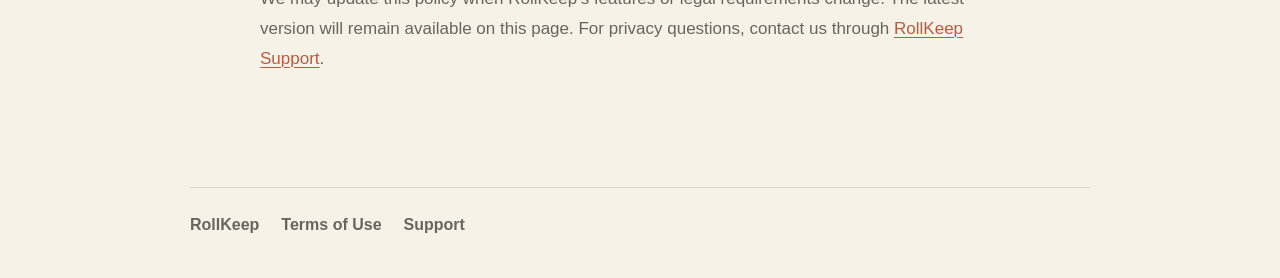
==== commit 7fbba0d5: "Add optional one-time sponsorship and prepare RollKeep 1.3.1" ====
--- a/docs/privacy.html
+++ b/docs/privacy.html
@@ -28,7 +28,7 @@
     <article data-legal-lang="en">
       <p class="eyebrow">Legal</p>
       <h1>Privacy Policy</h1>
-      <p class="legal-updated">Last updated: November 21, 2026</p>
+      <p class="legal-updated">Last updated: November 22, 2026</p>
       <p>RollKeep is a private, on-device photo organizer for iPhone and iPad. We designed it so that your photo library is processed on your device and is not uploaded to us.</p>
 
       <h2>Data collection</h2>
@@ -46,7 +46,7 @@
       <p>You can remove local app data by deleting the app. Photos deleted through RollKeep follow the behavior of Apple Photos, including the Recently Deleted album where applicable.</p>
 
       <h2>Network connections</h2>
-      <p>RollKeep may contact GitHub’s public API to check whether a newer app release exists. That request does not include photos or photo metadata. RollKeep has no in-app purchases or subscriptions.</p>
+      <p>RollKeep may contact GitHub’s public API to check whether a newer app release exists. That request does not include photos or photo metadata. Optional one-time support purchases are handled by Apple. RollKeep verifies and completes these transactions on the device; the developer receives no payment-card information and operates no purchase-tracking server.</p>
 
       <h2>Children</h2>
       <p>RollKeep is not designed to collect personal information from children, and we do not knowingly collect personal information from anyone.</p>
@@ -58,7 +58,7 @@
     <article data-legal-lang="zh" hidden>
       <p class="eyebrow">法律信息</p>
       <h1>隐私政策</h1>
-      <p class="legal-updated">最后更新：2026 年 11 月 21 日</p>
+      <p class="legal-updated">最后更新：2026 年 11 月 22 日</p>
       <p>RollKeep 是一款适用于 iPhone 和 iPad 的本地照片整理工具。照片库分析在你的设备上完成，不会上传给我们。</p>
 
       <h2>数据收集</h2>
@@ -76,7 +76,7 @@
       <p>删除 App 可移除本地 App 数据。通过 RollKeep 删除的照片遵循 Apple Photos 的处理方式，包括在适用时进入“最近删除”相册。</p>
 
       <h2>网络连接</h2>
-      <p>RollKeep 可能访问 GitHub 公共 API 检查新版本，请求不会包含照片或照片元数据。RollKeep 不包含内购或订阅。</p>
+      <p>RollKeep 可能访问 GitHub 公共 API 检查新版本，请求不会包含照片或照片元数据。自愿的一次性赞助由 Apple 处理，RollKeep 在设备上校验并完成交易；开发者不接收银行卡信息，也不运营购买追踪服务器。</p>
 
       <h2>儿童隐私</h2>
       <p>RollKeep 不以收集儿童个人信息为目的，我们也不会主动收集任何人的个人信息。</p>
@@ -88,7 +88,7 @@
     <article data-legal-lang="ja" hidden>
       <p class="eyebrow">法的情報</p>
       <h1>プライバシーポリシー</h1>
-      <p class="legal-updated">最終更新日：2026年11月21日</p>
+      <p class="legal-updated">最終更新日：2026年11月22日</p>
       <p>RollKeep は iPhone と iPad 向けの、端末内で動作する写真整理アプリです。写真ライブラリの処理は端末上で行われ、当方へアップロードされません。</p>
 
       <h2>データの収集</h2>
@@ -106,7 +106,7 @@
       <p>アプリを削除するとローカルのアプリデータを削除できます。RollKeep で削除した写真は、該当する場合「最近削除した項目」を含む Apple Photos の仕組みに従います。</p>
 
       <h2>ネットワーク接続</h2>
-      <p>RollKeep は更新確認のため GitHub の公開 API に接続する場合があります。通信に写真や写真メタデータは含まれません。アプリ内課金やサブスクリプションはありません。</p>
+      <p>RollKeep は更新確認のため GitHub の公開 API に接続する場合があります。通信に写真や写真メタデータは含まれません。任意の一回限りの支援購入は Apple が処理します。RollKeep は端末上で取引を検証し完了します。開発者はカード情報を受け取らず、購入追跡サーバーも運営しません。</p>
 
       <h2>子どものプライバシー</h2>
       <p>RollKeep は子どもの個人情報を収集するよう設計されておらず、当方はいかなる利用者からも個人情報を意図的に収集しません。</p>
@@ -118,7 +118,7 @@
     <article data-legal-lang="ko" hidden>
       <p class="eyebrow">법적 정보</p>
       <h1>개인정보 처리방침</h1>
-      <p class="legal-updated">최종 업데이트: 2026년 11월 21일</p>
+      <p class="legal-updated">최종 업데이트: 2026년 11월 22일</p>
       <p>RollKeep는 iPhone 및 iPad용 기기 내 사진 정리 앱입니다. 사진 보관함 처리는 사용자의 기기에서 수행되며 당사에 업로드되지 않습니다.</p>
 
       <h2>데이터 수집</h2>
@@ -136,7 +136,7 @@
       <p>앱을 삭제하면 로컬 앱 데이터를 제거할 수 있습니다. RollKeep에서 삭제한 사진은 해당되는 경우 ‘최근 삭제된 항목’을 포함한 Apple Photos 동작을 따릅니다.</p>
 
       <h2>네트워크 연결</h2>
-      <p>RollKeep는 업데이트 확인을 위해 GitHub 공개 API에 연결할 수 있습니다. 이 요청에는 사진이나 사진 메타데이터가 포함되지 않습니다. 앱 내 구매나 구독은 없습니다.</p>
+      <p>RollKeep는 업데이트 확인을 위해 GitHub 공개 API에 연결할 수 있습니다. 이 요청에는 사진이나 사진 메타데이터가 포함되지 않습니다. 선택적인 일회성 후원 구매는 Apple이 처리합니다. RollKeep는 기기에서 거래를 확인하고 완료합니다. 개발자는 카드 정보를 받거나 구매 추적 서버를 운영하지 않습니다.</p>
 
       <h2>아동 개인정보</h2>
       <p>RollKeep는 아동의 개인정보를 수집하도록 설계되지 않았으며, 당사는 누구의 개인정보도 의도적으로 수집하지 않습니다.</p>
